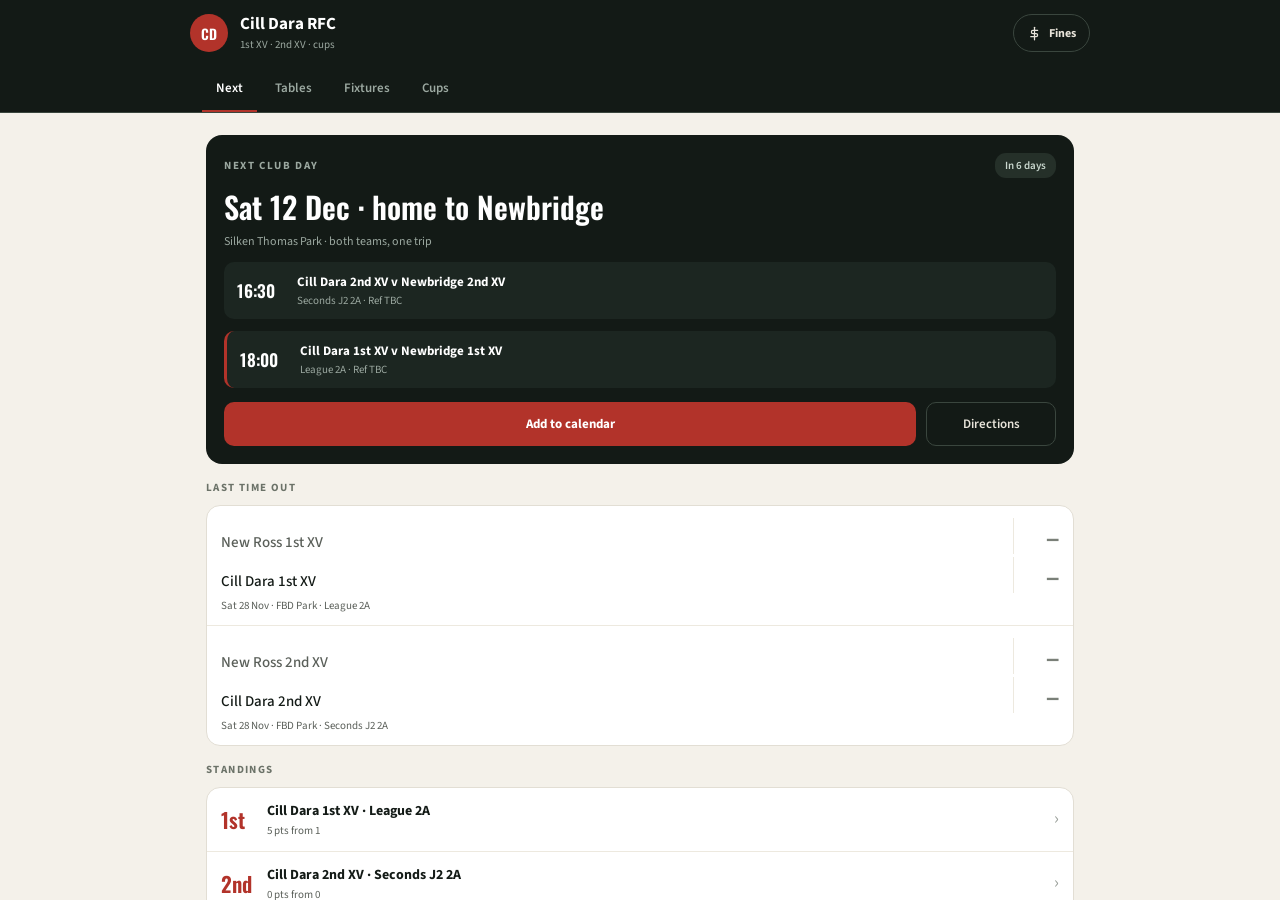
==== docs/index.html @ f0622572 "Add files via upload" ====
<!doctype html>
<html lang="en">
<head>
<meta charset="utf-8">
<meta name="viewport" content="width=device-width, initial-scale=1, viewport-fit=cover">
<title>Cill Dara RFC — fixtures, tables and cups</title>
<meta name="description" content="Cill Dara RFC 1st XV and 2nd XV fixtures, results, league tables and cup runs.">
<meta name="theme-color" content="#131A16">
<link rel="preconnect" href="https://fonts.googleapis.com">
<link rel="preconnect" href="https://fonts.gstatic.com" crossorigin>
<link rel="stylesheet" href="https://fonts.googleapis.com/css2?family=Oswald:wght@500;600;700&family=Source+Sans+3:wght@400;500;600;700&display=swap">
<link rel="stylesheet" href="style.css">
</head>
<body>

<header class="topbar">
  <div class="topbar-inner">
    <div class="crest">CD</div>
    <div>
      <h1 id="clubname">Cill Dara RFC</h1>
      <div class="sub">1st XV · 2nd XV · cups</div>
    </div>
    <a class="finesbtn" id="fines" href="https://apk-repo.github.io/fines" target="_blank" rel="noopener">
      <svg width="15" height="15" viewBox="0 0 24 24" fill="none" stroke="currentColor" stroke-width="2" stroke-linecap="round" stroke-linejoin="round" aria-hidden="true"><path d="M12 2v20"></path><path d="M17 7H9.5a2.5 2.5 0 0 0 0 5h5a2.5 2.5 0 0 1 0 5H6"></path></svg>
      Fines
    </a>
  </div>
</header>

<nav class="nav"><div class="nav-inner" id="nav"></div></nav>

<main id="main"><p class="empty">Loading…</p></main>

<script src="app.js"></script>
</body>
</html>
---- docs/style.css ----
:root{
  --ink:#131A16; --ink-2:#1C2621; --line-dark:#3A463E;
  --paper:#F4F1EA; --card:#ffffff; --line:#E2DED4; --sep:#EDE9DF; --sand:#EAE5DA;
  --text:#131A16; --muted:#5A5F59; --faint:#7A8078;
  --accent:#B2332A; --accent-dark:#8C271F; --accent-wash:#FBF3F1; --accent-tag:#F3E0DD;
  --green:#2E6B4F; --green-wash:#E6EFE9;
  --amber:#9A5B18;
  box-sizing:border-box;
  padding-top:env(safe-area-inset-top,0px);
}
*,*::before,*::after{box-sizing:inherit}
html,body{height:100%}
html{scroll-padding-top:env(safe-area-inset-top,0px)}
body{
  margin:0;background:var(--paper);color:var(--text);
  font-family:'Source Sans 3',system-ui,-apple-system,sans-serif;
  -webkit-font-smoothing:antialiased;
  display:flex;flex-direction:column;
}
a{color:var(--accent);text-decoration:none}
a:hover{color:var(--accent-dark)}
button{font-family:inherit}

/* ---- top bar ---- */
.topbar{
  background:var(--ink);color:#fff;flex-shrink:0;
  padding:14px 16px calc(14px) 16px;
  padding-top:calc(14px + env(safe-area-inset-top,0px));
}
.topbar-inner{max-width:900px;margin:0 auto;display:flex;align-items:center;gap:12px}
.crest{width:38px;height:38px;border-radius:19px;background:var(--accent);
  display:flex;align-items:center;justify-content:center;
  font-family:'Oswald',sans-serif;font-weight:600;font-size:14px;flex-shrink:0}
.topbar h1{margin:0;font-size:17px;font-weight:700;line-height:1.2}
.topbar .sub{font-size:11px;color:#9BA8A0;margin-top:2px}
.finesbtn{margin-left:auto;display:flex;align-items:center;gap:7px;height:38px;padding:0 13px;
  border:1px solid var(--line-dark);border-radius:19px;color:#E8E4DA;
  font-size:12px;font-weight:700;white-space:nowrap}
.finesbtn:hover{color:#fff;border-color:#5C6B60;background:var(--ink-2)}

/* ---- nav ---- */
.nav{background:var(--ink);flex-shrink:0;border-bottom:1px solid var(--line-dark)}
.nav-inner{max-width:900px;margin:0 auto;display:flex;gap:4px;padding:0 12px;overflow-x:auto}
.navbtn{appearance:none;background:none;border:0;color:#9BA8A0;
  font-size:13px;font-weight:600;padding:0 14px;height:46px;cursor:pointer;
  border-bottom:2px solid transparent;white-space:nowrap}
.navbtn.on{color:#fff;border-bottom-color:var(--accent)}

/* ---- layout ---- */
main{flex:1;overflow-y:auto;-webkit-overflow-scrolling:touch;
  padding-bottom:calc(28px + env(safe-area-inset-bottom,0px))}
.view{max-width:900px;margin:0 auto;padding:16px;display:flex;flex-direction:column;gap:10px}
.label{font-size:11px;font-weight:700;letter-spacing:1.4px;color:#6B7268;margin-top:6px}
.card{background:var(--card);border:1px solid var(--line);border-radius:14px;overflow:hidden}
.card.dashed{background:#EFECE3;border:1px dashed #C9C2B2}
.sep{border-top:1px solid var(--sep)}
.empty{color:var(--muted);font-size:14px;padding:24px 16px;text-align:center}
.chev{color:#9AA09A;font-size:18px;line-height:1}

/* ---- hero ---- */
.hero{background:var(--ink);border-radius:16px;padding:18px;display:flex;flex-direction:column;gap:12px;color:#fff}
.hero-top{display:flex;align-items:center;gap:10px}
.eyebrow{font-size:11px;font-weight:700;letter-spacing:1.6px;color:#9BA8A0}
.chip{margin-left:auto;background:#253029;color:#C8D6CD;font-size:11px;font-weight:600;
  padding:5px 10px;border-radius:11px}
.hero-title{margin:0;font-family:'Oswald',sans-serif;font-weight:600;font-size:25px;line-height:1.15}
.hero-sub{font-size:12px;color:#9BA8A0;margin-top:-4px}
.hero-row{display:flex;align-items:center;gap:12px;background:var(--ink-2);
  border-radius:10px;padding:11px 13px}
.hero-row.accent{border-left:3px solid var(--accent)}
.hero-time{font-family:'Oswald',sans-serif;font-size:17px;font-weight:600;width:48px;flex-shrink:0}
.hero-body{min-width:0}
.hero-match{font-size:13px;font-weight:700}
.hero-meta{font-size:11px;color:#9BA8A0;margin-top:2px}
.hero-actions{display:flex;gap:10px;margin-top:2px}
.btn{flex:1;height:44px;border-radius:10px;display:flex;align-items:center;justify-content:center;
  font-size:13px;font-weight:700}
.btn-primary{background:var(--accent);color:#fff}
.btn-primary:hover{background:var(--accent-dark);color:#fff}
.btn-ghost{border:1px solid var(--line-dark);color:#E8E4DA;font-weight:600;flex:0 0 130px}
.btn-ghost:hover{color:#fff;background:var(--ink-2)}

/* ---- scoreline: names left, numbers in their own column ---- */
.score{display:flex;flex-direction:column;gap:3px}
.score-row{display:grid;grid-template-columns:1fr auto 46px;align-items:baseline;gap:10px}
.score-name{font-size:15px;font-weight:500;color:var(--muted);
  overflow:hidden;text-overflow:ellipsis;white-space:nowrap}
.score-row.won .score-name{font-weight:700;color:var(--text)}
.score-name.ours{color:var(--text)}
.score-tries{font-size:10px;color:var(--faint);font-variant-numeric:tabular-nums}
.score-num{font-family:'Oswald',sans-serif;font-size:24px;font-weight:500;color:var(--faint);
  text-align:right;font-variant-numeric:tabular-nums;
  border-left:1px solid var(--sep);padding-left:10px}
.score-row.won .score-num{font-weight:600;color:var(--text)}

.res-row{display:flex;gap:11px;padding:12px 14px;align-items:flex-start}
.res-row.dim{opacity:.72}
.res-body{flex:1;min-width:0}
.res-title{font-size:15px;font-weight:600;color:var(--text)}
.res-meta{font-size:11px;color:var(--muted);margin-top:5px}
.round{font-size:10px;font-weight:700;letter-spacing:1px;color:var(--faint);margin-bottom:5px}
.badge{width:24px;height:24px;border-radius:6px;display:flex;align-items:center;justify-content:center;
  font-size:12px;font-weight:700;color:#fff;flex-shrink:0;margin-top:2px}
.badge-w{background:var(--green)}
.badge-l{background:var(--accent)}
.badge-d{background:var(--faint)}
.badge-off{background:var(--sand);color:var(--muted);font-size:10px}

/* ---- standings snapshot ---- */
.stand-row{display:flex;align-items:center;gap:12px;padding:13px 14px;color:inherit}
.stand-pos{font-family:'Oswald',sans-serif;font-size:21px;font-weight:600;color:var(--accent);width:34px}
.stand-body{flex:1;min-width:0}
.stand-title{font-size:14px;font-weight:700;color:var(--text)}
.stand-meta{font-size:11px;color:var(--muted);margin-top:2px}

/* ---- segmented + chips ---- */
.seg{display:flex;gap:6px;background:var(--sand);border-radius:10px;padding:4px}
.seg-btn{flex:1;height:38px;border:0;border-radius:8px;background:transparent;color:var(--muted);
  font-size:13px;font-weight:600;cursor:pointer}
.seg-btn.on{background:var(--card);color:var(--text);font-weight:700;
  box-shadow:0 1px 2px rgba(19,26,22,.10)}
.chips{display:flex;gap:7px;flex-wrap:wrap}
.chip-btn{height:34px;padding:0 13px;border:1px solid var(--line);border-radius:17px;
  background:var(--card);color:var(--muted);font-size:12px;font-weight:600;cursor:pointer}
.chip-btn.on{background:var(--ink);border-color:var(--ink);color:#fff;font-weight:700}

/* ---- league table ---- */
.table{overflow-x:auto}
.trow{display:grid;grid-template-columns:4px 22px minmax(120px,1fr) 24px 24px 24px 24px 28px 34px;
  gap:5px;align-items:center;padding:8px 12px 8px 0;border-bottom:1px solid var(--sep)}
.trow:last-child{border-bottom:0}
.trow.ours{background:var(--accent-wash)}
.thead{padding-top:9px;padding-bottom:9px;background:var(--ink);border-bottom:0}
.thead .tc{font-size:10px;font-weight:700;color:#9BA8A0;letter-spacing:.6px}
.tc{font-size:13px;color:#4A5049;text-align:center;font-variant-numeric:tabular-nums}
.tc0{width:4px;height:38px;border-radius:0}
.tc0.mk-up{background:var(--green)}
.tc0.mk-down{background:var(--accent)}
.thead .tc0{height:auto;background:none}
.tc1{padding-left:6px;text-align:left;font-family:'Oswald',sans-serif;font-size:15px;font-weight:500}
.tc2{text-align:left}
.thead .tc1,.thead .tc2{font-family:inherit}
.tname{font-size:14px;font-weight:600;color:var(--text);white-space:nowrap}
.trow.ours .tname{font-weight:700}
.tsub{font-size:10px;color:var(--muted);margin-top:1px;white-space:nowrap}
.pts{font-family:'Oswald',sans-serif;font-size:19px;font-weight:600;color:var(--text);text-align:right}
.key{display:flex;gap:16px;padding:4px 6px}
.key-item{display:flex;align-items:center;gap:6px;font-size:11px;color:var(--muted)}
.dot{width:10px;height:10px;border-radius:2px;display:inline-block}
.dot.up{background:var(--green)}
.dot.down{background:var(--accent)}

/* ---- fixtures ---- */
.daylabel{display:flex;align-items:center;gap:8px;margin-top:6px;
  font-size:11px;font-weight:700;letter-spacing:1.2px;color:#6B7268}
.daylabel .rule{flex:1;height:1px;background:var(--line)}
.fx{display:flex;align-items:center;gap:11px;padding:11px 13px}
.fx.accent{border-left:3px solid var(--accent);padding-left:10px}
.fx-time{font-family:'Oswald',sans-serif;font-size:16px;font-weight:600;width:44px;flex-shrink:0;
  font-variant-numeric:tabular-nums}
.fx-body{flex:1;min-width:0}
.fx-match{font-size:14px;font-weight:600;color:var(--text)}
.fx-tags{display:flex;align-items:center;gap:6px;margin-top:4px;flex-wrap:wrap}
.fx-meta{font-size:10px;color:var(--muted)}
.tag{font-size:9px;font-weight:700;letter-spacing:.6px;padding:3px 6px;border-radius:4px;white-space:nowrap}
.tag-1st{background:var(--accent-tag);color:var(--accent-dark)}
.tag-2nd{background:var(--sand);color:#4A5049}
.tag-home{background:var(--green-wash);color:var(--green)}
.tag-away{background:var(--sand);color:#4A5049}
.tag-none{background:#DFD9CA;color:#4A5049}

/* ---- competitions ---- */
.comp-row{display:flex;align-items:center;gap:12px;padding:13px 14px}
.comp-body{flex:1;min-width:0}
.comp-title{font-size:14px;font-weight:700;color:var(--text)}
.comp-meta{font-size:11px;color:var(--muted);margin-top:3px;line-height:1.45}

/* ---- footer ---- */
.footer{max-width:900px;margin:0 auto;padding:6px 16px 0 16px;display:flex;flex-direction:column;gap:10px}
.stamp{font-size:11px;color:var(--faint);padding:6px 2px 0 2px}

@media (min-width:720px){
  .hero-title{font-size:30px}
  .view{padding:22px 16px}
}
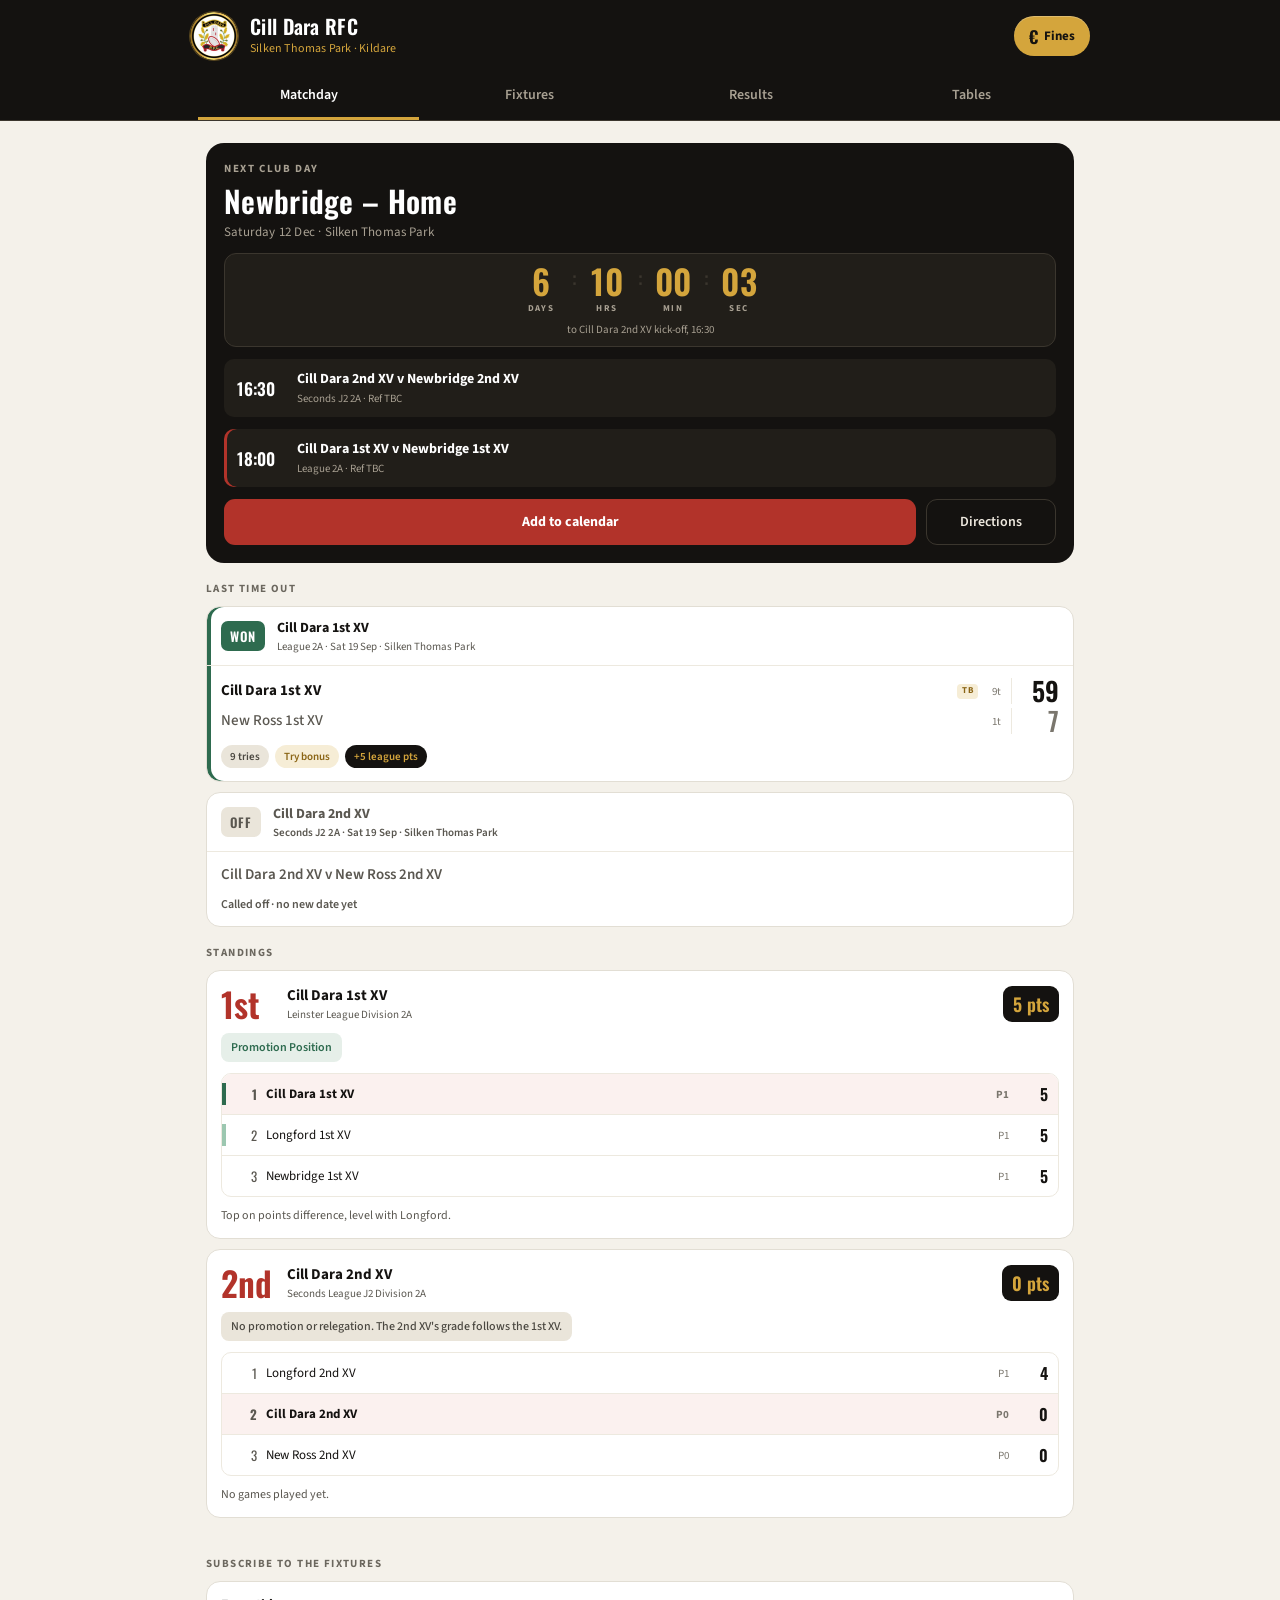
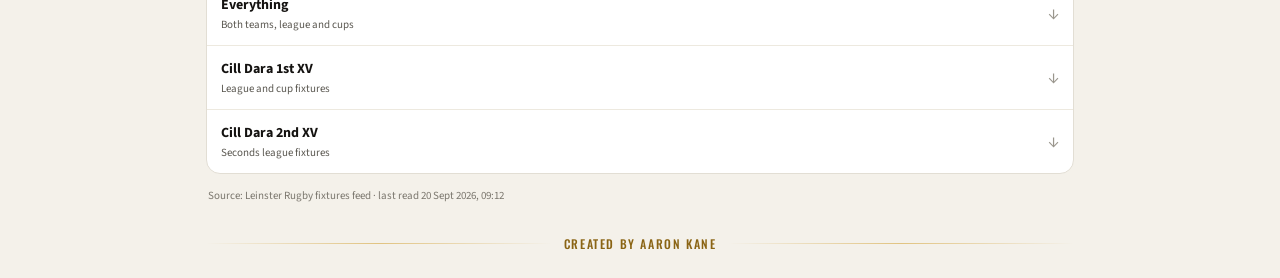
==== commit 89966b79: "Add files via upload 1.2" ====
--- a/docs/index.html
+++ b/docs/index.html
@@ -3,9 +3,11 @@
 <head>
 <meta charset="utf-8">
 <meta name="viewport" content="width=device-width, initial-scale=1, viewport-fit=cover">
-<title>Cill Dara RFC — fixtures, tables and cups</title>
+<title>Cill Dara RFC — fixtures, results and tables</title>
 <meta name="description" content="Cill Dara RFC 1st XV and 2nd XV fixtures, results, league tables and cup runs.">
-<meta name="theme-color" content="#131A16">
+<meta name="theme-color" content="#141210">
+<link rel="icon" type="image/png" sizes="32x32" href="favicon-32.png">
+<link rel="apple-touch-icon" href="apple-touch-icon.png">
 <link rel="preconnect" href="https://fonts.googleapis.com">
 <link rel="preconnect" href="https://fonts.gstatic.com" crossorigin>
 <link rel="stylesheet" href="https://fonts.googleapis.com/css2?family=Oswald:wght@500;600;700&family=Source+Sans+3:wght@400;500;600;700&display=swap">
@@ -15,19 +17,18 @@
 
 <header class="topbar">
   <div class="topbar-inner">
-    <div class="crest">CD</div>
-    <div>
+    <img class="crest" src="crest-96.png" width="48" height="48" alt="Cill Dara RFC crest">
+    <div class="club">
       <h1 id="clubname">Cill Dara RFC</h1>
-      <div class="sub">1st XV · 2nd XV · cups</div>
+      <div class="tagline" id="tagline">Silken Thomas Park · Kildare</div>
     </div>
     <a class="finesbtn" id="fines" href="https://apk-repo.github.io/fines" target="_blank" rel="noopener">
-      <svg width="15" height="15" viewBox="0 0 24 24" fill="none" stroke="currentColor" stroke-width="2" stroke-linecap="round" stroke-linejoin="round" aria-hidden="true"><path d="M12 2v20"></path><path d="M17 7H9.5a2.5 2.5 0 0 0 0 5h5a2.5 2.5 0 0 1 0 5H6"></path></svg>
-      Fines
+      <span class="eur" aria-hidden="true">€</span> Fines
     </a>
   </div>
 </header>
 
-<nav class="nav"><div class="nav-inner" id="nav"></div></nav>
+<nav class="nav" aria-label="Sections"><div class="nav-inner" id="nav"></div></nav>
 
 <main id="main"><p class="empty">Loading…</p></main>
 
--- a/docs/style.css
+++ b/docs/style.css
@@ -1,185 +1,275 @@
 :root{
-  --ink:#131A16; --ink-2:#1C2621; --line-dark:#3A463E;
+  /* taken from the crest: black ring, gold band, red scroll, ivory field */
+  --ink:#141210; --ink-2:#211E19; --line-dark:#3B362E;
+  --on-dark:#EDE8DE; --on-dark-muted:#A8A092;
   --paper:#F4F1EA; --card:#ffffff; --line:#E2DED4; --sep:#EDE9DF; --sand:#EAE5DA;
-  --text:#131A16; --muted:#5A5F59; --faint:#7A8078;
-  --accent:#B2332A; --accent-dark:#8C271F; --accent-wash:#FBF3F1; --accent-tag:#F3E0DD;
-  --green:#2E6B4F; --green-wash:#E6EFE9;
-  --amber:#9A5B18;
+  --text:#141210; --muted:#5A5750; --faint:#7A766D;
+  --gold:#D4A53C; --gold-deep:#8A6414; --gold-wash:#F6EDD6;
+  --accent:#B2332A; --accent-dark:#8C271F; --accent-wash:#FBF1EF; --accent-tag:#F3E0DD;
+  --green:#2E6B4F; --green-wash:#E6EFE9; --green-soft:#9CC7B0;
+  --red-soft:#E6ABA5; --amber:#9A5B18;
   box-sizing:border-box;
-  padding-top:env(safe-area-inset-top,0px);
 }
 *,*::before,*::after{box-sizing:inherit}
-html,body{height:100%}
 html{scroll-padding-top:env(safe-area-inset-top,0px)}
 body{
-  margin:0;background:var(--paper);color:var(--text);
+  margin:0;min-height:100%;background:var(--paper);color:var(--text);
   font-family:'Source Sans 3',system-ui,-apple-system,sans-serif;
   -webkit-font-smoothing:antialiased;
-  display:flex;flex-direction:column;
 }
 a{color:var(--accent);text-decoration:none}
 a:hover{color:var(--accent-dark)}
 button{font-family:inherit}
 
-/* ---- top bar ---- */
-.topbar{
-  background:var(--ink);color:#fff;flex-shrink:0;
-  padding:14px 16px calc(14px) 16px;
-  padding-top:calc(14px + env(safe-area-inset-top,0px));
-}
+/* ---------------- header ---------------- */
+.topbar{background:var(--ink);color:#fff;
+  padding:12px 16px 12px 16px;padding-top:calc(12px + env(safe-area-inset-top,0px))}
 .topbar-inner{max-width:900px;margin:0 auto;display:flex;align-items:center;gap:12px}
-.crest{width:38px;height:38px;border-radius:19px;background:var(--accent);
-  display:flex;align-items:center;justify-content:center;
-  font-family:'Oswald',sans-serif;font-weight:600;font-size:14px;flex-shrink:0}
-.topbar h1{margin:0;font-size:17px;font-weight:700;line-height:1.2}
-.topbar .sub{font-size:11px;color:#9BA8A0;margin-top:2px}
-.finesbtn{margin-left:auto;display:flex;align-items:center;gap:7px;height:38px;padding:0 13px;
-  border:1px solid var(--line-dark);border-radius:19px;color:#E8E4DA;
-  font-size:12px;font-weight:700;white-space:nowrap}
-.finesbtn:hover{color:#fff;border-color:#5C6B60;background:var(--ink-2)}
-
-/* ---- nav ---- */
-.nav{background:var(--ink);flex-shrink:0;border-bottom:1px solid var(--line-dark)}
-.nav-inner{max-width:900px;margin:0 auto;display:flex;gap:4px;padding:0 12px;overflow-x:auto}
-.navbtn{appearance:none;background:none;border:0;color:#9BA8A0;
-  font-size:13px;font-weight:600;padding:0 14px;height:46px;cursor:pointer;
-  border-bottom:2px solid transparent;white-space:nowrap}
-.navbtn.on{color:#fff;border-bottom-color:var(--accent)}
-
-/* ---- layout ---- */
-main{flex:1;overflow-y:auto;-webkit-overflow-scrolling:touch;
-  padding-bottom:calc(28px + env(safe-area-inset-bottom,0px))}
+.crest{width:48px;height:48px;border-radius:50%;flex-shrink:0;display:block;
+  box-shadow:0 0 0 1px rgba(212,165,60,.35)}
+.club{min-width:0}
+.topbar h1{margin:0;font-family:'Oswald',sans-serif;font-weight:600;font-size:20px;
+  letter-spacing:.3px;line-height:1.15}
+.tagline{font-size:12px;color:var(--gold);margin-top:2px;letter-spacing:.2px}
+.finesbtn{margin-left:auto;display:flex;align-items:center;gap:6px;height:40px;padding:0 15px;
+  border-radius:20px;background:var(--gold);color:var(--ink);
+  font-size:13px;font-weight:700;white-space:nowrap;flex-shrink:0;
+  box-shadow:0 1px 0 rgba(255,255,255,.25) inset}
+.finesbtn:hover{background:#E2B64E;color:var(--ink)}
+.finesbtn .eur{font-family:'Oswald',sans-serif;font-size:17px;font-weight:600;line-height:1}
+
+/* ---------------- nav ---------------- */
+.nav{background:var(--ink);position:sticky;top:0;z-index:5;border-bottom:1px solid var(--line-dark)}
+.nav-inner{max-width:900px;margin:0 auto;display:flex;padding:0 8px}
+.navbtn{flex:1;appearance:none;background:none;border:0;color:var(--on-dark-muted);
+  font-size:14px;font-weight:600;height:48px;cursor:pointer;
+  border-bottom:3px solid transparent;white-space:nowrap}
+.navbtn.on{color:#fff;border-bottom-color:var(--gold)}
+.navbtn:hover{color:#fff}
+
+/* ---------------- layout ---------------- */
+main{padding-bottom:calc(20px + env(safe-area-inset-bottom,0px))}
 .view{max-width:900px;margin:0 auto;padding:16px;display:flex;flex-direction:column;gap:10px}
-.label{font-size:11px;font-weight:700;letter-spacing:1.4px;color:#6B7268;margin-top:6px}
+.label{font-size:11px;font-weight:700;letter-spacing:1.4px;color:#6B675E;margin-top:8px}
 .card{background:var(--card);border:1px solid var(--line);border-radius:14px;overflow:hidden}
 .card.dashed{background:#EFECE3;border:1px dashed #C9C2B2}
+.stack{display:flex;flex-direction:column;gap:10px}
 .sep{border-top:1px solid var(--sep)}
-.empty{color:var(--muted);font-size:14px;padding:24px 16px;text-align:center}
-.chev{color:#9AA09A;font-size:18px;line-height:1}
-
-/* ---- hero ---- */
-.hero{background:var(--ink);border-radius:16px;padding:18px;display:flex;flex-direction:column;gap:12px;color:#fff}
-.hero-top{display:flex;align-items:center;gap:10px}
-.eyebrow{font-size:11px;font-weight:700;letter-spacing:1.6px;color:#9BA8A0}
-.chip{margin-left:auto;background:#253029;color:#C8D6CD;font-size:11px;font-weight:600;
-  padding:5px 10px;border-radius:11px}
-.hero-title{margin:0;font-family:'Oswald',sans-serif;font-weight:600;font-size:25px;line-height:1.15}
-.hero-sub{font-size:12px;color:#9BA8A0;margin-top:-4px}
-.hero-row{display:flex;align-items:center;gap:12px;background:var(--ink-2);
-  border-radius:10px;padding:11px 13px}
-.hero-row.accent{border-left:3px solid var(--accent)}
-.hero-time{font-family:'Oswald',sans-serif;font-size:17px;font-weight:600;width:48px;flex-shrink:0}
+.empty{color:var(--muted);font-size:14px;padding:22px 8px;text-align:center;margin:0}
+.chev{color:#9A968D;font-size:18px;line-height:1}
+.grade{white-space:nowrap}
+.nw{white-space:nowrap}
+.muted{color:var(--muted)}
+
+/* ---------------- hero + countdown ---------------- */
+.hero{background:var(--ink);border-radius:18px;padding:18px;display:flex;flex-direction:column;gap:12px;color:#fff}
+.eyebrow{font-size:11px;font-weight:700;letter-spacing:1.6px;color:var(--on-dark-muted)}
+.hero-title{margin:-4px 0 0 0;font-family:'Oswald',sans-serif;font-weight:600;font-size:30px;line-height:1.1;letter-spacing:.3px}
+.hero-sub{font-size:13px;color:var(--on-dark-muted);margin-top:-6px;letter-spacing:.2px}
+
+.countdown{background:var(--ink-2);border:1px solid var(--line-dark);border-radius:12px;
+  padding:10px 10px 9px 10px;text-align:center}
+.cd-grid{display:flex;align-items:flex-start;justify-content:center;gap:4px}
+.cd-cell{min-width:44px}
+.cd-n{font-family:'Oswald',sans-serif;font-weight:600;font-size:28px;line-height:1;color:var(--gold);
+  font-variant-numeric:tabular-nums;letter-spacing:.5px}
+.cd-u{font-size:9px;font-weight:700;letter-spacing:1.4px;color:var(--on-dark-muted);margin-top:4px}
+.cd-sep{font-family:'Oswald',sans-serif;font-size:22px;line-height:1.2;color:var(--line-dark)}
+.cd-for{font-size:11px;color:var(--on-dark-muted);margin-top:7px}
+.cd-live{display:none;font-family:'Oswald',sans-serif;font-size:22px;font-weight:600;color:var(--gold)}
+.countdown.is-live .cd-grid{display:none}
+.countdown.is-live .cd-live{display:block}
+
+.hero-row{display:flex;align-items:center;gap:12px;background:var(--ink-2);border-radius:10px;padding:11px 13px}
+.hero-row.accent{box-shadow:inset 3px 0 0 var(--accent)}
+.hero-time{font-family:'Oswald',sans-serif;font-size:17px;font-weight:600;width:48px;flex-shrink:0;
+  font-variant-numeric:tabular-nums}
 .hero-body{min-width:0}
-.hero-match{font-size:13px;font-weight:700}
-.hero-meta{font-size:11px;color:#9BA8A0;margin-top:2px}
-.hero-actions{display:flex;gap:10px;margin-top:2px}
-.btn{flex:1;height:44px;border-radius:10px;display:flex;align-items:center;justify-content:center;
-  font-size:13px;font-weight:700}
+.hero-match{font-size:14px;font-weight:700;line-height:1.3}
+.hero-meta{font-size:11px;color:var(--on-dark-muted);margin-top:3px}
+.hero-actions{display:flex;gap:10px}
+.btn{flex:1;height:46px;border-radius:11px;display:flex;align-items:center;justify-content:center;
+  font-size:14px;font-weight:700}
 .btn-primary{background:var(--accent);color:#fff}
 .btn-primary:hover{background:var(--accent-dark);color:#fff}
-.btn-ghost{border:1px solid var(--line-dark);color:#E8E4DA;font-weight:600;flex:0 0 130px}
+.btn-ghost{border:1px solid var(--line-dark);color:var(--on-dark);font-weight:600;flex:0 0 130px}
 .btn-ghost:hover{color:#fff;background:var(--ink-2)}
 
-/* ---- scoreline: names left, numbers in their own column ---- */
-.score{display:flex;flex-direction:column;gap:3px}
-.score-row{display:grid;grid-template-columns:1fr auto 46px;align-items:baseline;gap:10px}
-.score-name{font-size:15px;font-weight:500;color:var(--muted);
-  overflow:hidden;text-overflow:ellipsis;white-space:nowrap}
+/* ---------------- scoreline ---------------- */
+.score{display:flex;flex-direction:column;gap:4px}
+.score-row{display:grid;grid-template-columns:minmax(0,1fr) auto 48px;align-items:center;gap:10px}
+.score-name{font-size:15px;font-weight:500;color:var(--muted);line-height:1.25}
 .score-row.won .score-name{font-weight:700;color:var(--text)}
 .score-name.ours{color:var(--text)}
-.score-tries{font-size:10px;color:var(--faint);font-variant-numeric:tabular-nums}
-.score-num{font-family:'Oswald',sans-serif;font-size:24px;font-weight:500;color:var(--faint);
-  text-align:right;font-variant-numeric:tabular-nums;
-  border-left:1px solid var(--sep);padding-left:10px}
+.score-extra{display:flex;align-items:center;gap:5px}
+.score-tries{font-size:11px;color:var(--faint);font-variant-numeric:tabular-nums;min-width:18px;text-align:right}
+.score-num{font-family:'Oswald',sans-serif;font-size:26px;font-weight:500;color:var(--faint);line-height:1;
+  text-align:right;font-variant-numeric:tabular-nums;border-left:1px solid var(--sep);padding-left:10px}
 .score-row.won .score-num{font-weight:600;color:var(--text)}
+.bp{font-size:9px;font-weight:700;letter-spacing:.4px;padding:2px 5px;border-radius:4px;line-height:1.2}
+.bp-tb{background:var(--gold-wash);color:var(--gold-deep)}
+.bp-lb{background:var(--sand);color:#4A4740}
+
+/* ---------------- last time out ---------------- */
+.rcard{background:var(--card);border:1px solid var(--line);border-radius:14px;overflow:hidden}
+.rc-head{display:flex;align-items:center;gap:12px;padding:11px 14px;border-bottom:1px solid var(--sep)}
+.rc-badge{font-family:'Oswald',sans-serif;font-size:13px;font-weight:600;letter-spacing:1px;
+  padding:5px 9px;border-radius:7px;color:#fff;flex-shrink:0}
+.rc-w .rc-badge{background:var(--green)}
+.rc-l .rc-badge{background:var(--accent)}
+.rc-d .rc-badge{background:var(--faint)}
+.rc-off .rc-badge{background:var(--sand);color:var(--muted)}
+.rc-w{box-shadow:inset 4px 0 0 var(--green)}
+.rc-l{box-shadow:inset 4px 0 0 var(--accent)}
+.rc-title{min-width:0}
+.rc-team{font-size:14px;font-weight:700}
+.rc-meta{font-size:11px;color:var(--muted);margin-top:1px}
+.rc-body{padding:12px 14px 13px 14px;display:flex;flex-direction:column;gap:11px}
+.rc-off{font-size:15px;font-weight:600;color:var(--muted)}
+.rc-note{font-size:12px;color:var(--muted)}
+.chips-row{display:flex;flex-wrap:wrap;gap:6px}
+.pill{font-size:11px;font-weight:600;padding:4px 9px;border-radius:12px;background:var(--sand);color:#4A4740}
+.pill-gold{background:var(--gold-wash);color:var(--gold-deep)}
+.pill-strong{background:var(--ink);color:var(--gold)}
+
+/* ---------------- standings card ---------------- */
+.scard{display:block;background:var(--card);border:1px solid var(--line);border-radius:14px;
+  padding:14px;color:inherit}
+.scard:hover{color:inherit;border-color:#CFC9BC}
+.sc-top{display:flex;align-items:center;gap:12px}
+.sc-pos{font-family:'Oswald',sans-serif;font-size:34px;font-weight:600;line-height:1;color:var(--accent);min-width:54px}
+.sc-title{flex:1;min-width:0}
+.sc-team{font-size:15px;font-weight:700}
+.sc-comp{font-size:11px;color:var(--muted);margin-top:1px}
+.sc-pts{font-family:'Oswald',sans-serif;font-size:18px;font-weight:600;background:var(--ink);color:var(--gold);
+  padding:5px 10px;border-radius:9px;white-space:nowrap}
+.sc-zone{margin-top:11px;font-size:12px;font-weight:600;padding:6px 10px;border-radius:8px;display:inline-block}
+.sc-zone.zone-up{background:var(--green-wash);color:var(--green)}
+.sc-zone.zone-po-up{background:#EEF5F1;color:#3F7A5E}
+.sc-zone.zone-po-down{background:#FBEFEC;color:#9A3E36}
+.sc-zone.zone-down{background:var(--accent-tag);color:var(--accent-dark)}
+.sc-zone.zone-none{background:var(--sand);color:#4A4740;font-weight:500}
+.sc-mini{margin-top:11px;border:1px solid var(--sep);border-radius:10px;overflow:hidden}
+.sc-row{display:grid;grid-template-columns:4px 22px minmax(0,1fr) auto 30px;gap:9px;align-items:center;
+  padding:8px 10px 8px 0;border-top:1px solid var(--sep);font-size:13px}
+.sc-row:first-child{border-top:0}
+.sc-row.ours{background:var(--accent-wash);font-weight:700}
+.sc-row .mk{height:22px}
+.sc-rpos{font-family:'Oswald',sans-serif;color:var(--muted);text-align:right}
+.sc-rname{line-height:1.25}
+.sc-rpld{font-size:11px;color:var(--faint)}
+.sc-rpts{font-family:'Oswald',sans-serif;font-size:16px;font-weight:600;text-align:right}
+.sc-gap{font-size:12px;color:var(--muted);margin-top:10px}
+
+/* zone markers, shared by the mini table and the full table */
+.mk-up{background:var(--green)}
+.mk-po-up{background:var(--green-soft)}
+.mk-po-down{background:var(--red-soft)}
+.mk-down{background:var(--accent)}
+
+/* ---------------- segmented + chips ---------------- */
+.seg{display:flex;gap:6px;background:var(--sand);border-radius:11px;padding:4px}
+.seg-btn{flex:1;min-height:40px;border:0;border-radius:8px;background:transparent;color:var(--muted);
+  font-size:13px;font-weight:600;cursor:pointer;padding:0 8px}
+.seg-btn.on{background:var(--card);color:var(--text);font-weight:700;box-shadow:0 1px 2px rgba(20,18,16,.12)}
+.chips{display:flex;gap:7px;flex-wrap:wrap}
+.chip-btn{height:36px;padding:0 14px;border:1px solid var(--line);border-radius:18px;
+  background:var(--card);color:var(--muted);font-size:13px;font-weight:600;cursor:pointer}
+.chip-btn.on{background:var(--ink);border-color:var(--ink);color:#fff;font-weight:700}
+
+/* ---------------- league table ---------------- */
+.table{overflow-x:auto}
+.trow{display:grid;grid-template-columns:4px 20px minmax(96px,1fr) 22px 22px 22px 22px 26px 26px 32px;
+  gap:4px;align-items:center;padding:8px 10px 8px 0;border-bottom:1px solid var(--sep);min-width:330px}
+.trow:last-child{border-bottom:0}
+.trow.ours{background:var(--accent-wash)}
+.thead{padding-top:9px;padding-bottom:9px;background:var(--ink);border-bottom:0}
+.thead .tc{font-size:10px;font-weight:700;color:var(--on-dark-muted);letter-spacing:.5px}
+.thead .tc7,.thead .tc8{color:var(--gold)}
+.tc{font-size:13px;color:#4A4740;text-align:center;font-variant-numeric:tabular-nums}
+.tc0{width:4px;align-self:stretch;margin:-8px 0}
+.thead .tc0{margin:0}
+.tc1{padding-left:6px;text-align:left;font-family:'Oswald',sans-serif;font-size:15px;font-weight:500}
+.thead .tc1{font-family:inherit}
+.tc2{text-align:left;min-width:0}
+.tc7,.tc8{background:rgba(212,165,60,.07)}
+.thead .tc7,.thead .tc8{background:none}
+.tc7.na{color:#B7B2A8}
+.tname{font-size:14px;font-weight:600;color:var(--text);line-height:1.25;display:block}
+.trow.ours .tname{font-weight:700}
+.tsub{font-size:10px;color:var(--muted);margin-top:2px;white-space:nowrap}
+.pts{font-family:'Oswald',sans-serif;font-size:19px;font-weight:600;color:var(--text);text-align:right}
+
+.zkey{display:grid;grid-template-columns:1fr 1fr;gap:8px 16px;padding:4px 4px 0 4px}
+.zkey-item{display:flex;align-items:center;gap:8px;font-size:12px;color:var(--muted)}
+.zdot{width:12px;height:12px;border-radius:3px;display:inline-block;flex-shrink:0}
+.notes{display:flex;flex-direction:column;gap:6px;padding:4px}
+.notes p{margin:0;font-size:12px;line-height:1.5;color:var(--muted)}
+.notes p.note-strong{color:var(--text);font-weight:600}
+
+/* ---------------- fixtures / results ---------------- */
+.daylabel{display:flex;align-items:center;gap:8px;margin-top:8px;
+  font-size:11px;font-weight:700;letter-spacing:1.2px;color:#6B675E}
+.daylabel .rule{flex:1;height:1px;background:var(--line)}
+.fx{display:flex;align-items:center;gap:11px;padding:12px 13px}
+.fx.accent{box-shadow:inset 3px 0 0 var(--accent)}
+.fx-time{font-family:'Oswald',sans-serif;font-size:16px;font-weight:600;width:44px;flex-shrink:0;
+  font-variant-numeric:tabular-nums}
+.fx-body{flex:1;min-width:0}
+.fx-match{font-size:14px;font-weight:600;color:var(--text);line-height:1.3}
+.fx-tags{display:flex;align-items:center;gap:6px;margin-top:5px;flex-wrap:wrap}
+.fx-meta{font-size:11px;color:var(--muted)}
+.tag{font-size:9px;font-weight:700;letter-spacing:.6px;padding:3px 6px;border-radius:4px;white-space:nowrap}
+.tag-1st{background:var(--accent-tag);color:var(--accent-dark)}
+.tag-2nd{background:var(--sand);color:#4A4740}
+.tag-home{background:var(--green-wash);color:var(--green)}
+.tag-away{background:var(--sand);color:#4A4740}
+.tag-none{background:#DFD9CA;color:#4A4740}
+.linkrow{margin-top:6px;appearance:none;border:1px solid var(--line);background:var(--card);border-radius:12px;
+  height:46px;font-size:13px;font-weight:700;color:var(--accent);cursor:pointer}
+.linkrow:hover{border-color:#CFC9BC}
 
 .res-row{display:flex;gap:11px;padding:12px 14px;align-items:flex-start}
-.res-row.dim{opacity:.72}
+.res-row.mine{box-shadow:inset 3px 0 0 var(--gold)}
+.res-row.dim{opacity:.75}
 .res-body{flex:1;min-width:0}
-.res-title{font-size:15px;font-weight:600;color:var(--text)}
-.res-meta{font-size:11px;color:var(--muted);margin-top:5px}
-.round{font-size:10px;font-weight:700;letter-spacing:1px;color:var(--faint);margin-bottom:5px}
-.badge{width:24px;height:24px;border-radius:6px;display:flex;align-items:center;justify-content:center;
-  font-size:12px;font-weight:700;color:#fff;flex-shrink:0;margin-top:2px}
-.badge-w{background:var(--green)}
-.badge-l{background:var(--accent)}
-.badge-d{background:var(--faint)}
-.badge-off{background:var(--sand);color:var(--muted);font-size:10px}
-
-/* ---- standings snapshot ---- */
+.res-title{font-size:15px;font-weight:600;line-height:1.3}
+.res-meta{font-size:11px;color:var(--muted);margin-top:6px}
+.round{font-size:10px;font-weight:700;letter-spacing:1px;color:var(--faint);margin-bottom:6px}
+.legend{display:flex;flex-wrap:wrap;gap:8px 16px;padding:4px}
+.legend-item{display:flex;align-items:center;gap:6px;font-size:12px;color:var(--muted)}
+
+.comp-row{display:flex;align-items:center;gap:12px;padding:13px 14px}
+.comp-body{flex:1;min-width:0}
+.comp-title{font-size:14px;font-weight:700}
+.comp-meta{font-size:12px;color:var(--muted);margin-top:3px;line-height:1.45}
+
+/* ---------------- footer ---------------- */
+.footer{max-width:900px;margin:0 auto;padding:8px 16px 0 16px;display:flex;flex-direction:column;gap:10px}
 .stand-row{display:flex;align-items:center;gap:12px;padding:13px 14px;color:inherit}
-.stand-pos{font-family:'Oswald',sans-serif;font-size:21px;font-weight:600;color:var(--accent);width:34px}
+.stand-row:hover{color:inherit;background:#FBFAF6}
 .stand-body{flex:1;min-width:0}
 .stand-title{font-size:14px;font-weight:700;color:var(--text)}
 .stand-meta{font-size:11px;color:var(--muted);margin-top:2px}
-
-/* ---- segmented + chips ---- */
-.seg{display:flex;gap:6px;background:var(--sand);border-radius:10px;padding:4px}
-.seg-btn{flex:1;height:38px;border:0;border-radius:8px;background:transparent;color:var(--muted);
-  font-size:13px;font-weight:600;cursor:pointer}
-.seg-btn.on{background:var(--card);color:var(--text);font-weight:700;
-  box-shadow:0 1px 2px rgba(19,26,22,.10)}
-.chips{display:flex;gap:7px;flex-wrap:wrap}
-.chip-btn{height:34px;padding:0 13px;border:1px solid var(--line);border-radius:17px;
-  background:var(--card);color:var(--muted);font-size:12px;font-weight:600;cursor:pointer}
-.chip-btn.on{background:var(--ink);border-color:var(--ink);color:#fff;font-weight:700}
-
-/* ---- league table ---- */
-.table{overflow-x:auto}
-.trow{display:grid;grid-template-columns:4px 22px minmax(120px,1fr) 24px 24px 24px 24px 28px 34px;
-  gap:5px;align-items:center;padding:8px 12px 8px 0;border-bottom:1px solid var(--sep)}
-.trow:last-child{border-bottom:0}
-.trow.ours{background:var(--accent-wash)}
-.thead{padding-top:9px;padding-bottom:9px;background:var(--ink);border-bottom:0}
-.thead .tc{font-size:10px;font-weight:700;color:#9BA8A0;letter-spacing:.6px}
-.tc{font-size:13px;color:#4A5049;text-align:center;font-variant-numeric:tabular-nums}
-.tc0{width:4px;height:38px;border-radius:0}
-.tc0.mk-up{background:var(--green)}
-.tc0.mk-down{background:var(--accent)}
-.thead .tc0{height:auto;background:none}
-.tc1{padding-left:6px;text-align:left;font-family:'Oswald',sans-serif;font-size:15px;font-weight:500}
-.tc2{text-align:left}
-.thead .tc1,.thead .tc2{font-family:inherit}
-.tname{font-size:14px;font-weight:600;color:var(--text);white-space:nowrap}
-.trow.ours .tname{font-weight:700}
-.tsub{font-size:10px;color:var(--muted);margin-top:1px;white-space:nowrap}
-.pts{font-family:'Oswald',sans-serif;font-size:19px;font-weight:600;color:var(--text);text-align:right}
-.key{display:flex;gap:16px;padding:4px 6px}
-.key-item{display:flex;align-items:center;gap:6px;font-size:11px;color:var(--muted)}
-.dot{width:10px;height:10px;border-radius:2px;display:inline-block}
-.dot.up{background:var(--green)}
-.dot.down{background:var(--accent)}
-
-/* ---- fixtures ---- */
-.daylabel{display:flex;align-items:center;gap:8px;margin-top:6px;
-  font-size:11px;font-weight:700;letter-spacing:1.2px;color:#6B7268}
-.daylabel .rule{flex:1;height:1px;background:var(--line)}
-.fx{display:flex;align-items:center;gap:11px;padding:11px 13px}
-.fx.accent{border-left:3px solid var(--accent);padding-left:10px}
-.fx-time{font-family:'Oswald',sans-serif;font-size:16px;font-weight:600;width:44px;flex-shrink:0;
-  font-variant-numeric:tabular-nums}
-.fx-body{flex:1;min-width:0}
-.fx-match{font-size:14px;font-weight:600;color:var(--text)}
-.fx-tags{display:flex;align-items:center;gap:6px;margin-top:4px;flex-wrap:wrap}
-.fx-meta{font-size:10px;color:var(--muted)}
-.tag{font-size:9px;font-weight:700;letter-spacing:.6px;padding:3px 6px;border-radius:4px;white-space:nowrap}
-.tag-1st{background:var(--accent-tag);color:var(--accent-dark)}
-.tag-2nd{background:var(--sand);color:#4A5049}
-.tag-home{background:var(--green-wash);color:var(--green)}
-.tag-away{background:var(--sand);color:#4A5049}
-.tag-none{background:#DFD9CA;color:#4A5049}
-
-/* ---- competitions ---- */
-.comp-row{display:flex;align-items:center;gap:12px;padding:13px 14px}
-.comp-body{flex:1;min-width:0}
-.comp-title{font-size:14px;font-weight:700;color:var(--text)}
-.comp-meta{font-size:11px;color:var(--muted);margin-top:3px;line-height:1.45}
-
-/* ---- footer ---- */
-.footer{max-width:900px;margin:0 auto;padding:6px 16px 0 16px;display:flex;flex-direction:column;gap:10px}
-.stamp{font-size:11px;color:var(--faint);padding:6px 2px 0 2px}
+.stamp{font-size:11px;color:var(--faint);padding:4px 2px 0 2px}
+.credit{display:flex;align-items:center;gap:12px;margin:22px 0 6px 0}
+.credit-rule{flex:1;height:1px;background:linear-gradient(90deg,transparent,rgba(212,165,60,.6),transparent)}
+.credit-text{font-family:'Oswald',sans-serif;font-size:12px;font-weight:500;letter-spacing:1.6px;
+  text-transform:uppercase;color:var(--gold-deep);white-space:nowrap}
 
 @media (min-width:720px){
   .hero-title{font-size:30px}
   .view{padding:22px 16px}
+  .cd-n{font-size:34px}
+  .cd-cell{min-width:54px}
 }
+
+/* results page: winner and loser, readable at a glance without shouting */
+.results .score{gap:3px}
+.results .score-row{padding:3px 0 3px 8px;border-radius:7px;margin-left:-8px}
+.results .score-row.won{background:#EEF6F1}
+.results .score-row.lost{background:#FBF1EF}
+.results .score-row.won .score-num{color:var(--green)}
+.results .score-row.lost .score-num{color:#B8645C}
+.results .score-row.won .score-name{color:var(--text)}
+.results .score-num{border-left-color:rgba(20,18,16,.06)}
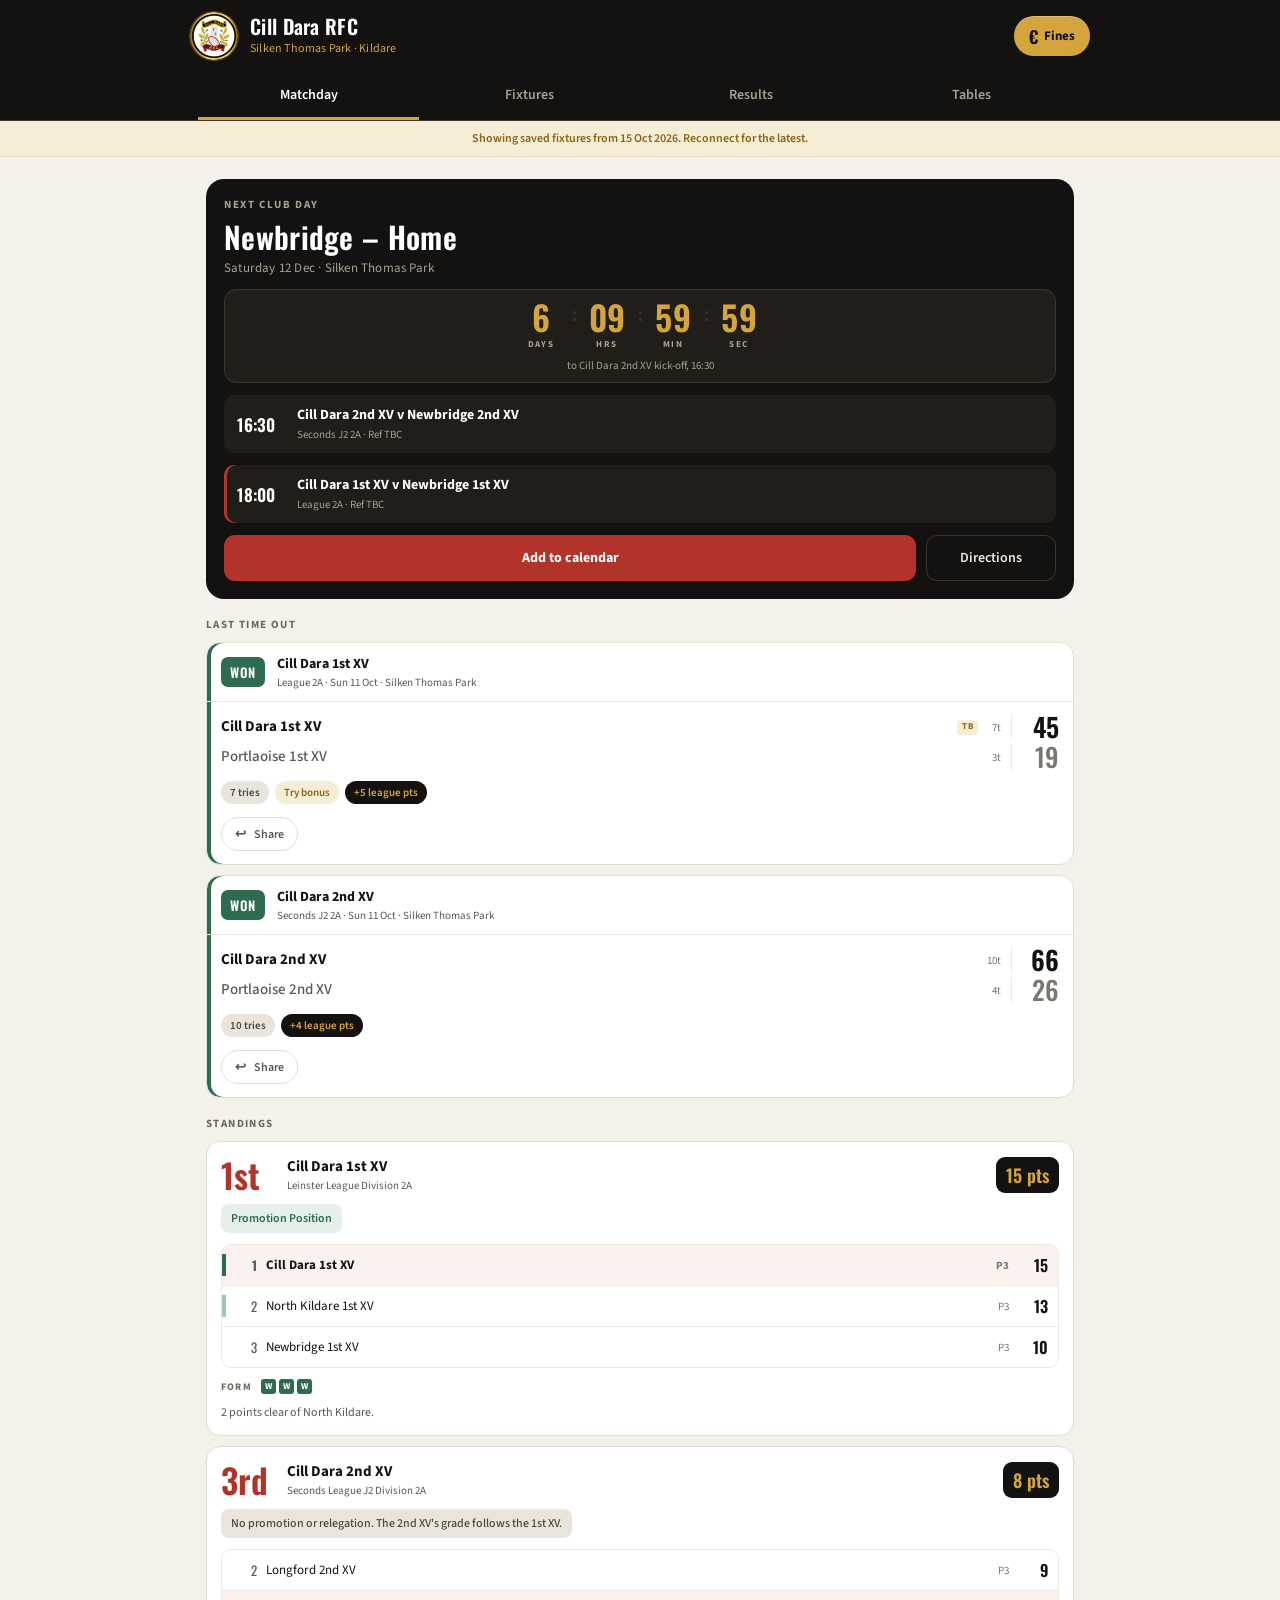
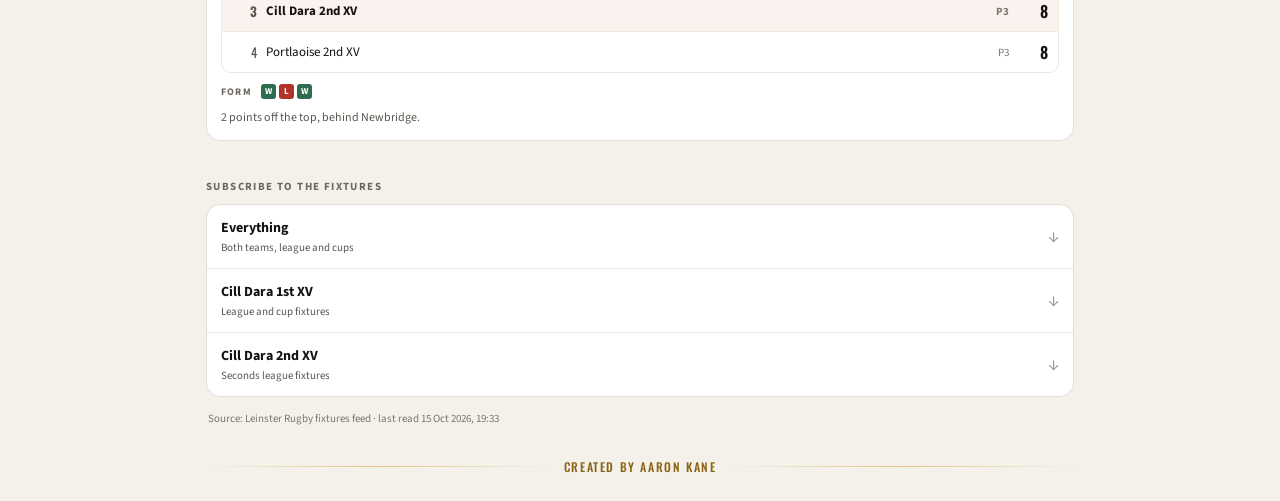
==== commit 98bde3c2: "v1.3 — concessions, Eircodes, alerts, offline, form, share cards Conceded games: the feed marks them" ====
--- a/docs/index.html
+++ b/docs/index.html
@@ -8,6 +8,11 @@
 <meta name="theme-color" content="#141210">
 <link rel="icon" type="image/png" sizes="32x32" href="favicon-32.png">
 <link rel="apple-touch-icon" href="apple-touch-icon.png">
+<link rel="manifest" href="manifest.webmanifest">
+<meta name="apple-mobile-web-app-capable" content="yes">
+<meta name="apple-mobile-web-app-status-bar-style" content="black-translucent">
+<meta name="apple-mobile-web-app-title" content="Cill Dara">
+<meta name="mobile-web-app-capable" content="yes">
 <link rel="preconnect" href="https://fonts.googleapis.com">
 <link rel="preconnect" href="https://fonts.gstatic.com" crossorigin>
 <link rel="stylesheet" href="https://fonts.googleapis.com/css2?family=Oswald:wght@500;600;700&family=Source+Sans+3:wght@400;500;600;700&display=swap">
--- a/docs/style.css
+++ b/docs/style.css
@@ -197,7 +197,8 @@
 .tc7.na{color:#B7B2A8}
 .tname{font-size:14px;font-weight:600;color:var(--text);line-height:1.25;display:block}
 .trow.ours .tname{font-weight:700}
-.tsub{font-size:10px;color:var(--muted);margin-top:2px;white-space:nowrap}
+.tsub{font-size:10px;color:var(--muted);margin-top:3px;white-space:nowrap;
+  display:flex;flex-direction:column;align-items:flex-start;gap:4px}
 .pts{font-family:'Oswald',sans-serif;font-size:19px;font-weight:600;color:var(--text);text-align:right}
 
 .zkey{display:grid;grid-template-columns:1fr 1fr;gap:8px 16px;padding:4px 4px 0 4px}
@@ -273,3 +274,44 @@
 .results .score-row.lost .score-num{color:#B8645C}
 .results .score-row.won .score-name{color:var(--text)}
 .results .score-num{border-left-color:rgba(20,18,16,.06)}
+
+/* ---------------- form strip ---------------- */
+.form{display:flex;gap:3px}
+.fdot{width:15px;height:15px;border-radius:3px;display:flex;align-items:center;justify-content:center;
+  font-size:9px;font-weight:700;color:#fff;letter-spacing:0}
+.fd-w{background:var(--green)}
+.fd-l{background:var(--accent)}
+.fd-d{background:var(--faint)}
+.fd-c{background:#6B2F2A}
+.fd-none{background:var(--sand);color:var(--faint)}
+
+.sc-form{display:flex;align-items:center;gap:9px;margin-top:11px}
+.sc-form-l{font-size:10px;font-weight:700;letter-spacing:1.2px;color:#6B675E}
+.sc-form .form{justify-content:flex-start}
+
+/* ---------------- position chart ---------------- */
+.chartcard{padding:12px 10px 6px 10px}
+.poschart{width:100%;height:auto;display:block;overflow:visible}
+.pc-grid{stroke:var(--sep);stroke-width:1}
+.pc-ax{fill:var(--faint);font-size:9px;font-family:'Source Sans 3',sans-serif}
+.pc-line{fill:none;stroke:var(--accent);stroke-width:2.5;stroke-linejoin:round;stroke-linecap:round}
+.pc-dot{fill:var(--accent)}
+.pc-now{fill:var(--gold);stroke:var(--accent);stroke-width:2}
+.pc-now-l{fill:var(--text);font-size:11px;font-weight:700;font-family:'Oswald',sans-serif}
+
+/* ---------------- walkover ---------------- */
+.bp-conc{background:#F0E2E0;color:#8C271F}
+.rc-off .rc-badge{background:var(--sand);color:var(--muted)}
+
+/* ---------------- share ---------------- */
+.share-row{display:flex;margin-top:2px}
+.sharebtn{display:inline-flex;align-items:center;gap:7px;height:34px;padding:0 13px;
+  border:1px solid var(--line);border-radius:17px;background:var(--card);
+  color:var(--muted);font-size:12px;font-weight:600;cursor:pointer}
+.sharebtn:hover{border-color:var(--gold);color:var(--text)}
+.sharebtn:disabled{opacity:.5}
+.sh-ico{font-size:14px;line-height:1;transform:scaleX(-1)}
+
+/* ---------------- offline notice ---------------- */
+.stalebar{background:var(--gold-wash);color:var(--gold-deep);border-bottom:1px solid #E4D7C2;
+  font-size:12px;font-weight:600;padding:9px 16px;text-align:center}
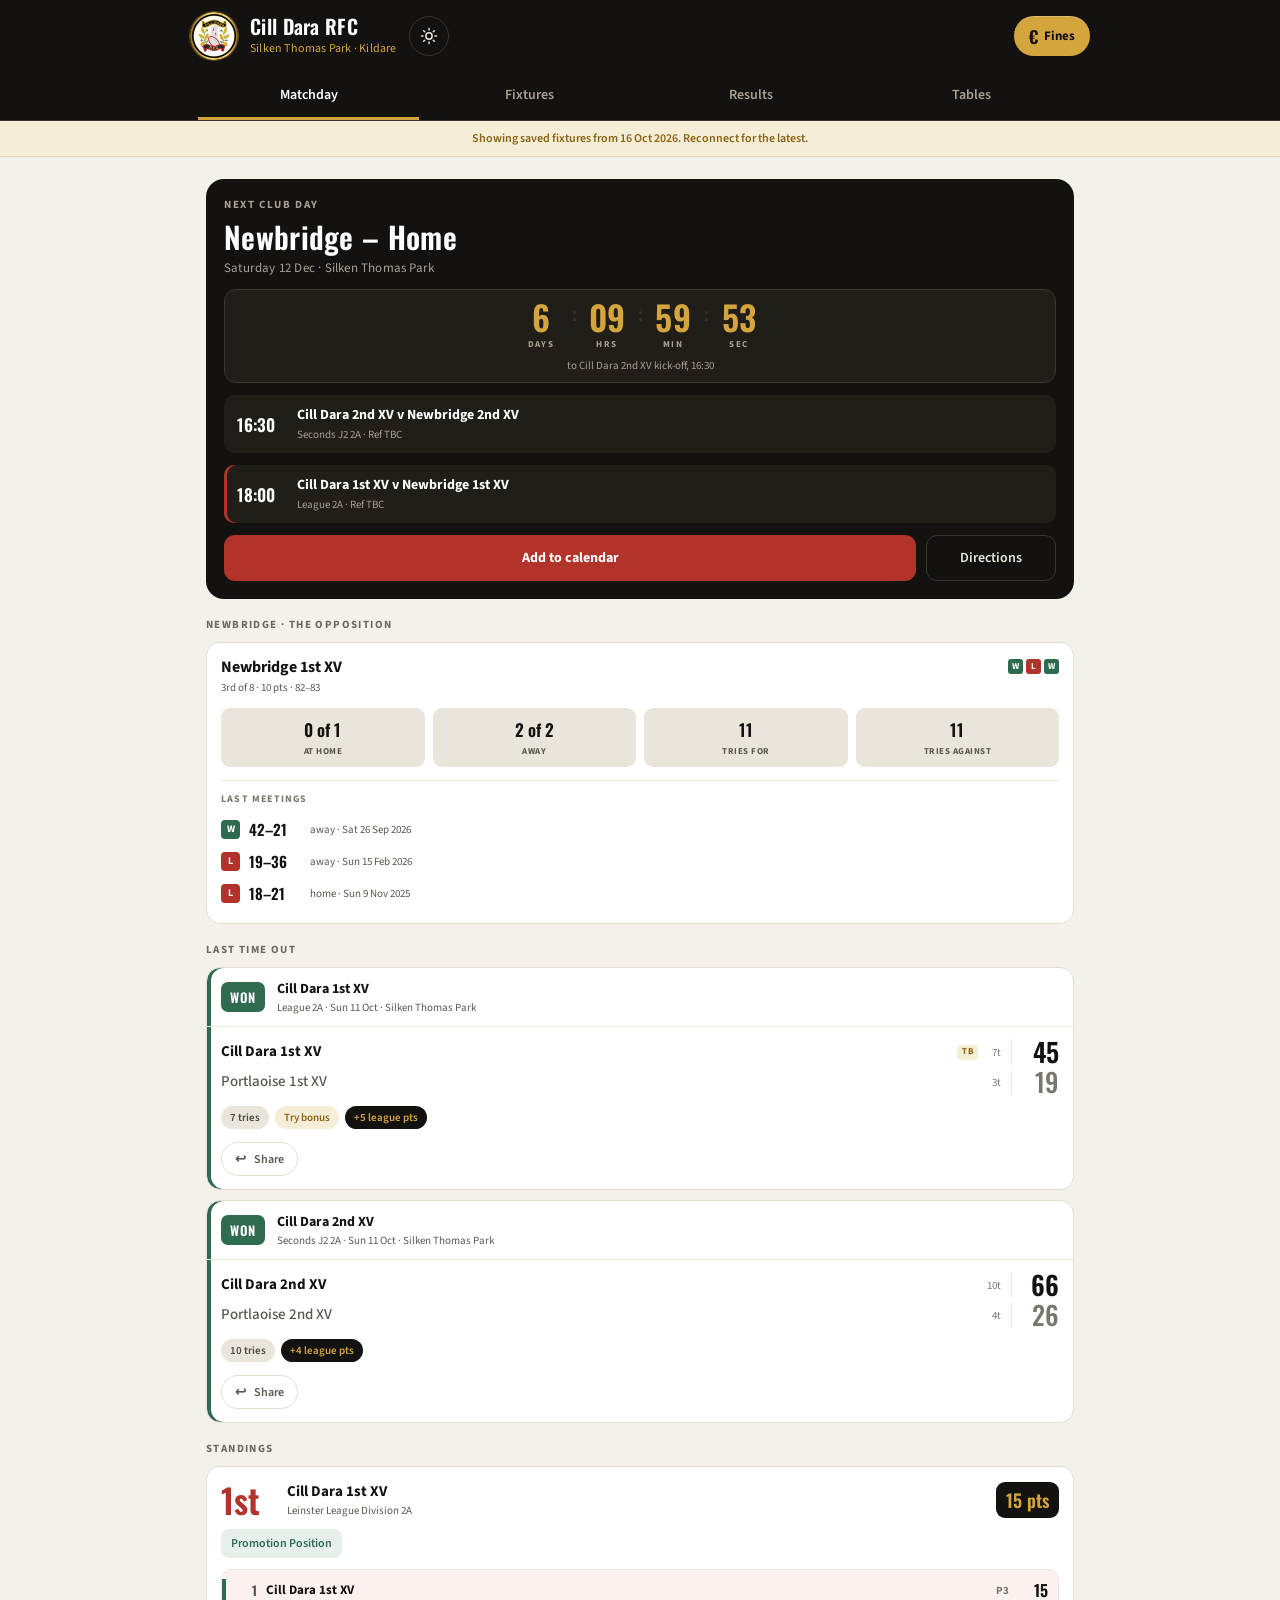
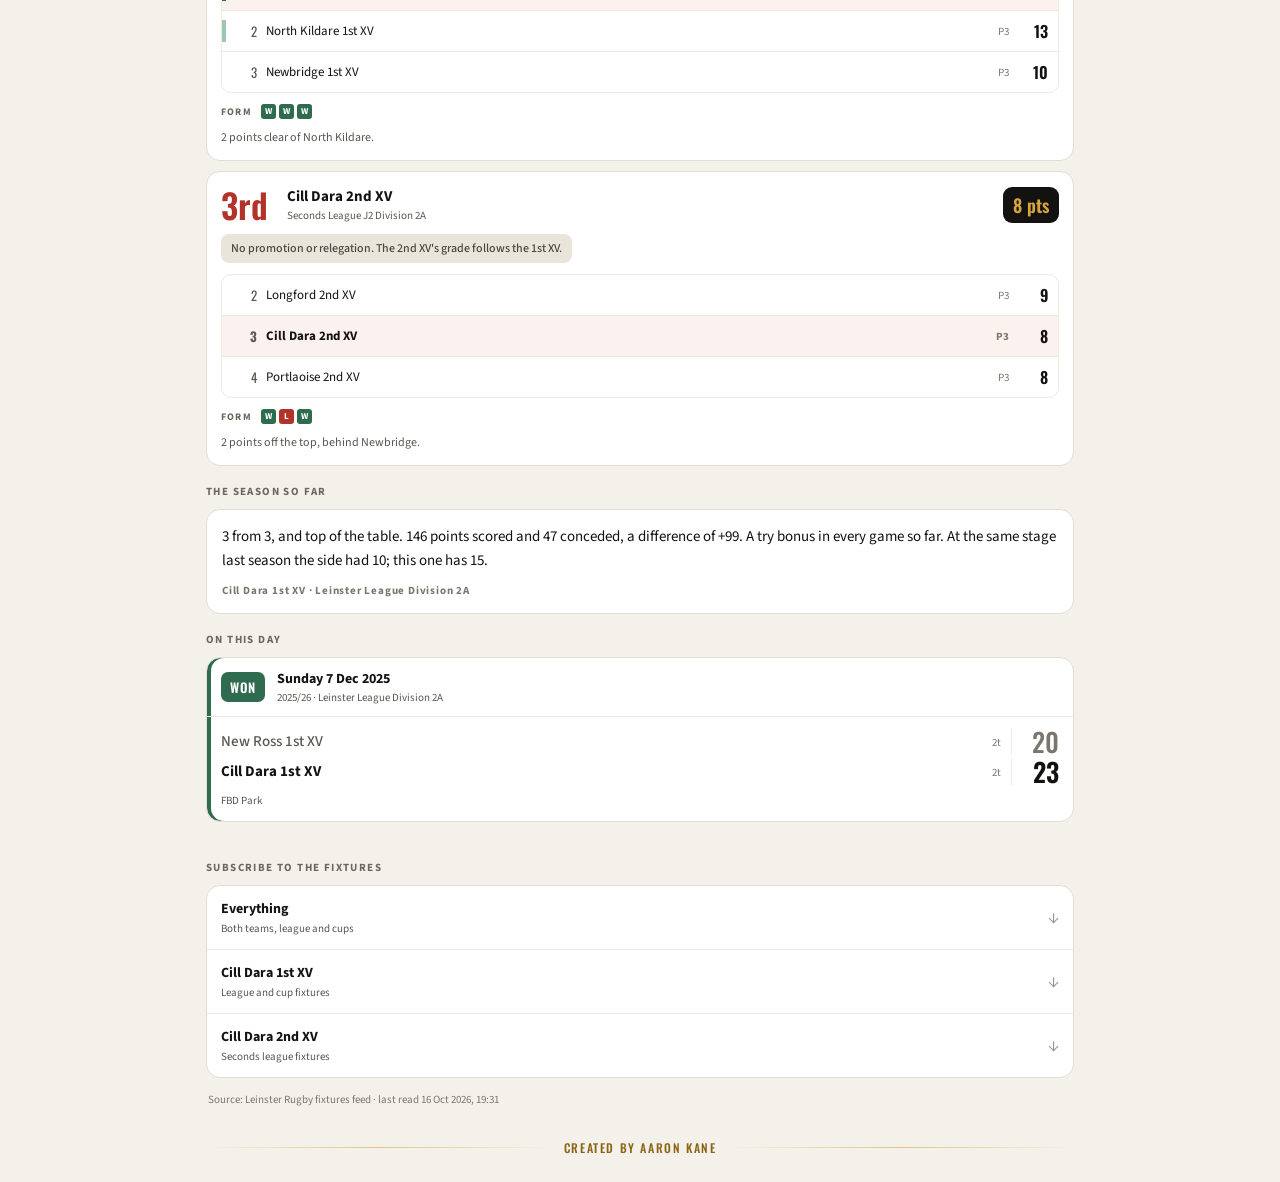
==== commit 24d780be: "Ghost climber, On This Day, season summary, opposition dossier, dark mode Ghost climber: last season" ====
--- a/docs/index.html
+++ b/docs/index.html
@@ -17,6 +17,9 @@
 <link rel="preconnect" href="https://fonts.gstatic.com" crossorigin>
 <link rel="stylesheet" href="https://fonts.googleapis.com/css2?family=Oswald:wght@500;600;700&family=Source+Sans+3:wght@400;500;600;700&display=swap">
 <link rel="stylesheet" href="style.css">
+<script>
+(function(){try{var t=localStorage.getItem("cd-theme");if(t)document.documentElement.setAttribute("data-theme",t);}catch(e){}})();
+</script>
 </head>
 <body>
 
@@ -27,6 +30,10 @@
       <h1 id="clubname">Cill Dara RFC</h1>
       <div class="tagline" id="tagline">Silken Thomas Park · Kildare</div>
     </div>
+    <button class="themebtn" id="theme" type="button" aria-label="Switch between light and dark">
+      <svg class="sun" viewBox="0 0 24 24" fill="none" stroke="currentColor" stroke-width="2" stroke-linecap="round" aria-hidden="true"><circle cx="12" cy="12" r="4.2"></circle><path d="M12 2v2M12 20v2M4.9 4.9l1.4 1.4M17.7 17.7l1.4 1.4M2 12h2M20 12h2M4.9 19.1l1.4-1.4M17.7 6.3l1.4-1.4"></path></svg>
+      <svg class="moon" viewBox="0 0 24 24" fill="none" stroke="currentColor" stroke-width="2" stroke-linecap="round" stroke-linejoin="round" aria-hidden="true"><path d="M20 14.5A8.5 8.5 0 0 1 9.5 4a8.5 8.5 0 1 0 10.5 10.5z"></path></svg>
+    </button>
     <a class="finesbtn" id="fines" href="https://apk-repo.github.io/fines" target="_blank" rel="noopener">
       <span class="eur" aria-hidden="true">€</span> Fines
     </a>
--- a/docs/style.css
+++ b/docs/style.css
@@ -7,6 +7,7 @@
   --gold:#D4A53C; --gold-deep:#8A6414; --gold-wash:#F6EDD6;
   --accent:#B2332A; --accent-dark:#8C271F; --accent-wash:#FBF1EF; --accent-tag:#F3E0DD;
   --green:#2E6B4F; --green-wash:#E6EFE9; --green-soft:#9CC7B0;
+  --on-sand:#4A4740;
   --red-soft:#E6ABA5; --amber:#9A5B18;
   box-sizing:border-box;
 }
@@ -108,7 +109,7 @@
 .score-row.won .score-num{font-weight:600;color:var(--text)}
 .bp{font-size:9px;font-weight:700;letter-spacing:.4px;padding:2px 5px;border-radius:4px;line-height:1.2}
 .bp-tb{background:var(--gold-wash);color:var(--gold-deep)}
-.bp-lb{background:var(--sand);color:#4A4740}
+.bp-lb{background:var(--sand);color:var(--on-sand)}
 
 /* ---------------- last time out ---------------- */
 .rcard{background:var(--card);border:1px solid var(--line);border-radius:14px;overflow:hidden}
@@ -128,7 +129,7 @@
 .rc-off{font-size:15px;font-weight:600;color:var(--muted)}
 .rc-note{font-size:12px;color:var(--muted)}
 .chips-row{display:flex;flex-wrap:wrap;gap:6px}
-.pill{font-size:11px;font-weight:600;padding:4px 9px;border-radius:12px;background:var(--sand);color:#4A4740}
+.pill{font-size:11px;font-weight:600;padding:4px 9px;border-radius:12px;background:var(--sand);color:var(--on-sand)}
 .pill-gold{background:var(--gold-wash);color:var(--gold-deep)}
 .pill-strong{background:var(--ink);color:var(--gold)}
 
@@ -148,7 +149,7 @@
 .sc-zone.zone-po-up{background:#EEF5F1;color:#3F7A5E}
 .sc-zone.zone-po-down{background:#FBEFEC;color:#9A3E36}
 .sc-zone.zone-down{background:var(--accent-tag);color:var(--accent-dark)}
-.sc-zone.zone-none{background:var(--sand);color:#4A4740;font-weight:500}
+.sc-zone.zone-none{background:var(--sand);color:var(--on-sand);font-weight:500}
 .sc-mini{margin-top:11px;border:1px solid var(--sep);border-radius:10px;overflow:hidden}
 .sc-row{display:grid;grid-template-columns:4px 22px minmax(0,1fr) auto 30px;gap:9px;align-items:center;
   padding:8px 10px 8px 0;border-top:1px solid var(--sep);font-size:13px}
@@ -186,7 +187,7 @@
 .thead{padding-top:9px;padding-bottom:9px;background:var(--ink);border-bottom:0}
 .thead .tc{font-size:10px;font-weight:700;color:var(--on-dark-muted);letter-spacing:.5px}
 .thead .tc7,.thead .tc8{color:var(--gold)}
-.tc{font-size:13px;color:#4A4740;text-align:center;font-variant-numeric:tabular-nums}
+.tc{font-size:13px;color:var(--on-sand);text-align:center;font-variant-numeric:tabular-nums}
 .tc0{width:4px;align-self:stretch;margin:-8px 0}
 .thead .tc0{margin:0}
 .tc1{padding-left:6px;text-align:left;font-family:'Oswald',sans-serif;font-size:15px;font-weight:500}
@@ -222,10 +223,10 @@
 .fx-meta{font-size:11px;color:var(--muted)}
 .tag{font-size:9px;font-weight:700;letter-spacing:.6px;padding:3px 6px;border-radius:4px;white-space:nowrap}
 .tag-1st{background:var(--accent-tag);color:var(--accent-dark)}
-.tag-2nd{background:var(--sand);color:#4A4740}
+.tag-2nd{background:var(--sand);color:var(--on-sand)}
 .tag-home{background:var(--green-wash);color:var(--green)}
-.tag-away{background:var(--sand);color:#4A4740}
-.tag-none{background:#DFD9CA;color:#4A4740}
+.tag-away{background:var(--sand);color:var(--on-sand)}
+.tag-none{background:#DFD9CA;color:var(--on-sand)}
 .linkrow{margin-top:6px;appearance:none;border:1px solid var(--line);background:var(--card);border-radius:12px;
   height:46px;font-size:13px;font-weight:700;color:var(--accent);cursor:pointer}
 .linkrow:hover{border-color:#CFC9BC}
@@ -315,3 +316,227 @@
 /* ---------------- offline notice ---------------- */
 .stalebar{background:var(--gold-wash);color:var(--gold-deep);border-bottom:1px solid #E4D7C2;
   font-size:12px;font-weight:600;padding:9px 16px;text-align:center}
+
+/* ---------------- Everest journey ---------------- */
+.everest{overflow:hidden;background:var(--ink);border-color:var(--line-dark)}
+.ev-head{display:flex;align-items:flex-end;gap:12px;padding:14px 15px 10px 15px}
+.ev-stage{flex:1;min-width:0}
+.ev-stage-name{font-family:'Oswald',sans-serif;font-size:21px;font-weight:600;color:#fff;line-height:1.1}
+.ev-stage-note{font-size:11px;color:var(--on-dark-muted);margin-top:3px}
+.ev-alt{text-align:right;flex-shrink:0}
+.ev-alt-n{font-family:'Oswald',sans-serif;font-size:30px;font-weight:600;color:var(--gold);
+  line-height:1;font-variant-numeric:tabular-nums}
+.ev-alt-u{font-size:9px;font-weight:700;letter-spacing:1.6px;color:var(--on-dark-muted);margin-top:3px}
+
+.ev-svg{display:block;width:100%;height:auto}
+.ev-route-bg{fill:none;stroke:rgba(244,241,234,.16);stroke-width:2;stroke-linecap:round;
+  stroke-dasharray:3 5}
+.ev-route{fill:none;stroke:var(--gold);stroke-width:2.4;stroke-linecap:round;stroke-linejoin:round}
+.ev-pole{stroke:rgba(244,241,234,.75);stroke-width:1.4}
+.ev-flagcloth{fill:var(--accent)}
+.ev-camp-ring{fill:#141210;stroke:rgba(244,241,234,.45);stroke-width:1.6}
+.ev-camp.reached .ev-camp-ring{stroke:var(--gold);fill:var(--gold)}
+.ev-camp-t{fill:var(--on-dark-muted);font-size:8px;font-weight:700;letter-spacing:.5px;
+  font-family:'Source Sans 3',sans-serif}
+.ev-camp.reached .ev-camp-t{fill:#EDE8DE}
+.ev-halo{fill:var(--gold);opacity:.22}
+.ev-dot{fill:var(--gold);stroke:#141210;stroke-width:1.2}
+.ev-flake{fill:#F4F1EA;opacity:.5}
+
+.ev-foot{padding:12px 15px 14px 15px}
+.ev-bar{position:relative;height:5px;border-radius:3px;background:rgba(244,241,234,.14);overflow:visible}
+.ev-bar-fill{height:100%;width:0;border-radius:3px;
+  background:linear-gradient(90deg,var(--accent),var(--gold));transition:width .12s linear}
+.ev-bar-tick{position:absolute;top:-3px;width:1px;height:11px;background:rgba(244,241,234,.3)}
+.ev-line{font-size:11px;color:var(--on-dark-muted);margin-top:10px;line-height:1.5}
+.ev-strong{color:#fff;font-weight:700}
+.ev-next{font-size:11px;color:var(--gold);margin-top:5px}
+
+/* motion: the flag flutters, the snow falls, the climber breathes */
+@keyframes ev-fall{
+  0%{transform:translate(0,-6px);opacity:0}
+  12%{opacity:.55}
+  88%{opacity:.4}
+  100%{transform:translate(var(--sway,6px),258px);opacity:0}
+}
+@keyframes ev-flutter{
+  0%,100%{transform:scaleX(1) skewY(0deg)}
+  35%{transform:scaleX(.82) skewY(-5deg)}
+  70%{transform:scaleX(1.05) skewY(4deg)}
+}
+@keyframes ev-breathe{
+  0%,100%{opacity:.18;r:8}
+  50%{opacity:.38;r:11}
+}
+@keyframes ev-twinkle{0%,100%{opacity:.25}50%{opacity:.9}}
+.ev-flake{animation:ev-fall linear infinite}
+.ev-flagcloth{transform-origin:198px 20px;animation:ev-flutter 2.4s ease-in-out infinite}
+.ev-halo{animation:ev-breathe 2.8s ease-in-out infinite}
+.ev-star{animation:ev-twinkle 4s ease-in-out infinite}
+.ev-star:nth-of-type(2n){animation-duration:6.5s;animation-delay:-2s}
+.ev-star:nth-of-type(3n){animation-duration:5.2s;animation-delay:-3.4s}
+
+@media (prefers-reduced-motion: reduce){
+  .ev-flake,.ev-flagcloth,.ev-halo,.ev-star{animation:none}
+  .ev-flake{opacity:.35}
+  .ev-bar-fill{transition:none}
+}
+
+/* ---------------- match-day weather ---------------- */
+.wx-host:empty{display:none}
+.wx{display:flex;align-items:center;gap:11px;background:var(--ink-2);border-radius:10px;
+  padding:9px 12px;margin-top:2px}
+.wx-ico{width:30px;height:30px;flex-shrink:0;overflow:visible}
+.wx-sun{fill:var(--gold)}
+.wx-ray{stroke:var(--gold);stroke-width:1.6;stroke-linecap:round}
+.wx-cloud{fill:#C9D2CC}
+.wx-drop{stroke:#8FB6D6;stroke-width:1.7;stroke-linecap:round;animation:wx-rain 1.3s linear infinite}
+.wx-flk{fill:#EDF3F7;animation:wx-snow 2.4s linear infinite}
+.wx-bolt{fill:var(--gold)}
+.wx-fog{stroke:#A8B3AC;stroke-width:1.6;stroke-linecap:round}
+.wx-txt{flex:1;min-width:0}
+.wx-top{display:flex;align-items:baseline;gap:8px}
+.wx-temp{font-family:'Oswald',sans-serif;font-size:19px;font-weight:600;color:#fff;
+  font-variant-numeric:tabular-nums}
+.wx-desc{font-size:13px;color:#EDE8DE}
+.wx-sub{font-size:11px;color:var(--on-dark-muted);margin-top:2px}
+.wx-warn{font-size:9px;font-weight:700;letter-spacing:.8px;padding:4px 7px;border-radius:4px;
+  background:var(--accent);color:#fff;flex-shrink:0}
+@keyframes wx-rain{0%{opacity:0;transform:translateY(-3px)}30%{opacity:1}100%{opacity:0;transform:translateY(4px)}}
+@keyframes wx-snow{0%{opacity:0;transform:translateY(-3px)}35%{opacity:1}100%{opacity:0;transform:translateY(4px)}}
+
+/* ---------------- reaching a new camp ---------------- */
+.everest{position:relative}
+.ev-spark{fill:var(--gold);opacity:0}
+.ev-party .ev-spark{animation:ev-spark .95s cubic-bezier(.2,.7,.3,1) forwards}
+@keyframes ev-spark{
+  0%{opacity:0;transform:translate(0,0) scale(.4)}
+  18%{opacity:1}
+  100%{opacity:0;transform:translate(var(--dx),var(--dy)) scale(.9)}
+}
+.ev-camp.flare .ev-camp-ring{animation:ev-flare 1.5s ease-out 2}
+@keyframes ev-flare{
+  0%,100%{stroke-width:1.6;r:3.4}
+  40%{stroke-width:3.2;r:6.4}
+}
+.ev-party .ev-alt-n{animation:ev-pop .8s ease-out}
+@keyframes ev-pop{0%{transform:scale(1)}35%{transform:scale(1.16)}100%{transform:scale(1)}}
+.ev-banner{position:absolute;left:50%;top:44%;transform:translate(-50%,-50%) scale(.86);
+  background:var(--gold);color:var(--ink);font-family:'Oswald',sans-serif;font-size:15px;
+  font-weight:600;letter-spacing:2.4px;padding:9px 18px;border-radius:999px;white-space:nowrap;
+  box-shadow:0 10px 30px rgba(0,0,0,.45);opacity:0;pointer-events:none;
+  transition:opacity .45s ease,transform .45s cubic-bezier(.2,.8,.3,1)}
+.ev-banner.in{opacity:1;transform:translate(-50%,-50%) scale(1)}
+@media (prefers-reduced-motion: reduce){
+  .ev-party .ev-spark,.ev-camp.flare .ev-camp-ring,.ev-party .ev-alt-n{animation:none}
+  .wx-drop,.wx-flk{animation:none;opacity:.85}
+  .ev-banner{transition:opacity .2s linear}
+}
+
+/* ---------------- last season's ghost ---------------- */
+.ev-ghost-route{fill:none;stroke:rgba(200,214,205,.55);stroke-width:1.6;stroke-linecap:round;
+  stroke-dasharray:2 4}
+.ev-ghost-dot{fill:rgba(237,232,222,.5);stroke:rgba(20,18,16,.6);stroke-width:1.2}
+.ev-ghost-tick{stroke:rgba(237,232,222,.65);stroke-width:2;stroke-linecap:round}
+.ev-ghost-line{display:flex;align-items:flex-start;gap:8px;font-size:11px;
+  color:var(--on-dark-muted);margin-top:8px;line-height:1.5}
+.ev-ghost-key{width:14px;height:0;border-top:2px dashed rgba(200,214,205,.75);
+  flex-shrink:0;margin-top:8px}
+.ev-ghost-sub{font-size:11px;color:rgba(168,160,146,.75);margin-top:3px;padding-left:22px;line-height:1.5}
+
+/* ---------------- season summary ---------------- */
+.summary{padding:15px}
+.sum-text{margin:0;font-size:15px;line-height:1.6;color:var(--text)}
+.sum-team{font-size:11px;font-weight:700;letter-spacing:.8px;color:var(--faint);margin-top:10px}
+
+/* ---------------- on this day ---------------- */
+.otd{background:var(--card);border:1px solid var(--line);border-radius:14px;overflow:hidden}
+.otd-head{display:flex;align-items:center;gap:12px;padding:11px 14px;border-bottom:1px solid var(--sep)}
+.otd-when{min-width:0}
+.otd-date{font-size:14px;font-weight:700;color:var(--text)}
+.otd-meta{font-size:11px;color:var(--muted);margin-top:1px}
+.otd-body{padding:12px 14px 13px 14px}
+.otd-venue{font-size:11px;color:var(--muted);margin-top:8px}
+
+/* ---------------- opposition dossier ---------------- */
+.dossier{padding:14px}
+.dos-top{display:flex;align-items:flex-start;gap:12px}
+.dos-title{flex:1;min-width:0}
+.dos-team{font-size:16px;font-weight:700;color:var(--text);line-height:1.25;display:block}
+.dos-meta{font-size:11px;color:var(--muted);margin-top:3px}
+.dos-form{flex-shrink:0;padding-top:2px}
+.dos-grid{display:grid;grid-template-columns:repeat(4,minmax(0,1fr));gap:8px;margin-top:13px}
+.dos-stat{background:var(--sand);border-radius:9px;padding:9px 6px;text-align:center}
+.dos-v{font-family:'Oswald',sans-serif;font-size:17px;font-weight:600;color:var(--text)}
+.dos-k{font-size:9px;font-weight:700;letter-spacing:.5px;color:var(--muted);margin-top:3px;
+  text-transform:uppercase}
+.dos-h2h{margin-top:13px;border-top:1px solid var(--sep);padding-top:11px}
+.dos-h2h-l{font-size:10px;font-weight:700;letter-spacing:1.2px;color:var(--faint);margin-bottom:7px}
+.dos-row{display:flex;align-items:center;gap:9px;padding:5px 0;font-size:13px}
+.dos-res{width:19px;height:19px;border-radius:4px;display:flex;align-items:center;justify-content:center;
+  font-size:10px;font-weight:700;color:#fff;flex-shrink:0}
+.dr-w{background:var(--green)}
+.dr-l{background:var(--accent)}
+.dr-d{background:var(--faint)}
+.dos-score{font-family:'Oswald',sans-serif;font-size:15px;font-weight:600;color:var(--text);
+  font-variant-numeric:tabular-nums;min-width:52px}
+.dos-where{font-size:11px;color:var(--muted)}
+@media(max-width:400px){.dos-grid{grid-template-columns:repeat(2,minmax(0,1fr))}}
+
+/* ---------------- dark mode ----------------
+   The header, hero and Everest card are dark in both themes; what changes is
+   the paper, the cards and the text on them. */
+@media (prefers-color-scheme: dark) {
+  :root:not([data-theme="light"]) {
+    --paper:#121110; --card:#1C1A17; --line:#2E2B26; --sep:#262320; --sand:#27241F;
+    --text:#EDE8DE; --muted:#A49E92; --faint:#857F74;
+    --accent-wash:#241A18; --accent-tag:#3A2420; --gold-wash:#2A2114;
+    --green-wash:#17241D; --on-sand:#C6BFB2;
+  }
+}
+:root[data-theme="dark"] {
+  --paper:#121110; --card:#1C1A17; --line:#2E2B26; --sep:#262320; --sand:#27241F;
+  --text:#EDE8DE; --muted:#A49E92; --faint:#857F74;
+  --accent-wash:#241A18; --accent-tag:#3A2420; --gold-wash:#2A2114;
+  --green-wash:#17241D; --on-sand:#C6BFB2;
+}
+
+/* pieces that need a nudge once the paper is dark */
+@media (prefers-color-scheme: dark) {
+  :root:not([data-theme="light"]) .tag-none{background:#332E27}
+  :root:not([data-theme="light"]) .seg-btn.on{box-shadow:none;background:#302C26}
+  :root:not([data-theme="light"]) .stand-row:hover{background:#231F1B}
+  :root:not([data-theme="light"]) .results .score-row.won{background:#16241C}
+  :root:not([data-theme="light"]) .results .score-row.lost{background:#2A1A18}
+  :root:not([data-theme="light"]) .results .score-num{border-left-color:rgba(237,232,222,.10)}
+  :root:not([data-theme="light"]) .score-num{border-left-color:rgba(237,232,222,.10)}
+  :root:not([data-theme="light"]) .card.dashed{background:#1E1B17;border-color:#39342C}
+  :root:not([data-theme="light"]) .chip-btn{background:#1C1A17}
+  :root:not([data-theme="light"]) .linkrow{background:#1C1A17}
+  :root:not([data-theme="light"]) .stalebar{background:#2A2114;border-bottom-color:#3B3121;color:#D9B968}
+}
+:root[data-theme="dark"] .tag-none{background:#332E27}
+:root[data-theme="dark"] .seg-btn.on{box-shadow:none;background:#302C26}
+:root[data-theme="dark"] .stand-row:hover{background:#231F1B}
+:root[data-theme="dark"] .results .score-row.won{background:#16241C}
+:root[data-theme="dark"] .results .score-row.lost{background:#2A1A18}
+:root[data-theme="dark"] .results .score-num{border-left-color:rgba(237,232,222,.10)}
+:root[data-theme="dark"] .score-num{border-left-color:rgba(237,232,222,.10)}
+:root[data-theme="dark"] .card.dashed{background:#1E1B17;border-color:#39342C}
+:root[data-theme="dark"] .chip-btn{background:#1C1A17}
+:root[data-theme="dark"] .linkrow{background:#1C1A17}
+:root[data-theme="dark"] .stalebar{background:#2A2114;border-bottom-color:#3B3121;color:#D9B968}
+
+/* the theme switch, beside the Fines button */
+.themebtn{width:40px;height:40px;border-radius:20px;border:1px solid var(--line-dark);
+  background:transparent;color:#E8E4DA;display:flex;align-items:center;justify-content:center;
+  cursor:pointer;flex-shrink:0;padding:0}
+.themebtn:hover{background:var(--ink-2)}
+.themebtn svg{width:18px;height:18px}
+.themebtn .moon{display:none}
+:root[data-theme="dark"] .themebtn .moon{display:block}
+:root[data-theme="dark"] .themebtn .sun{display:none}
+@media (prefers-color-scheme: dark){
+  :root:not([data-theme="light"]) .themebtn .moon{display:block}
+  :root:not([data-theme="light"]) .themebtn .sun{display:none}
+}
